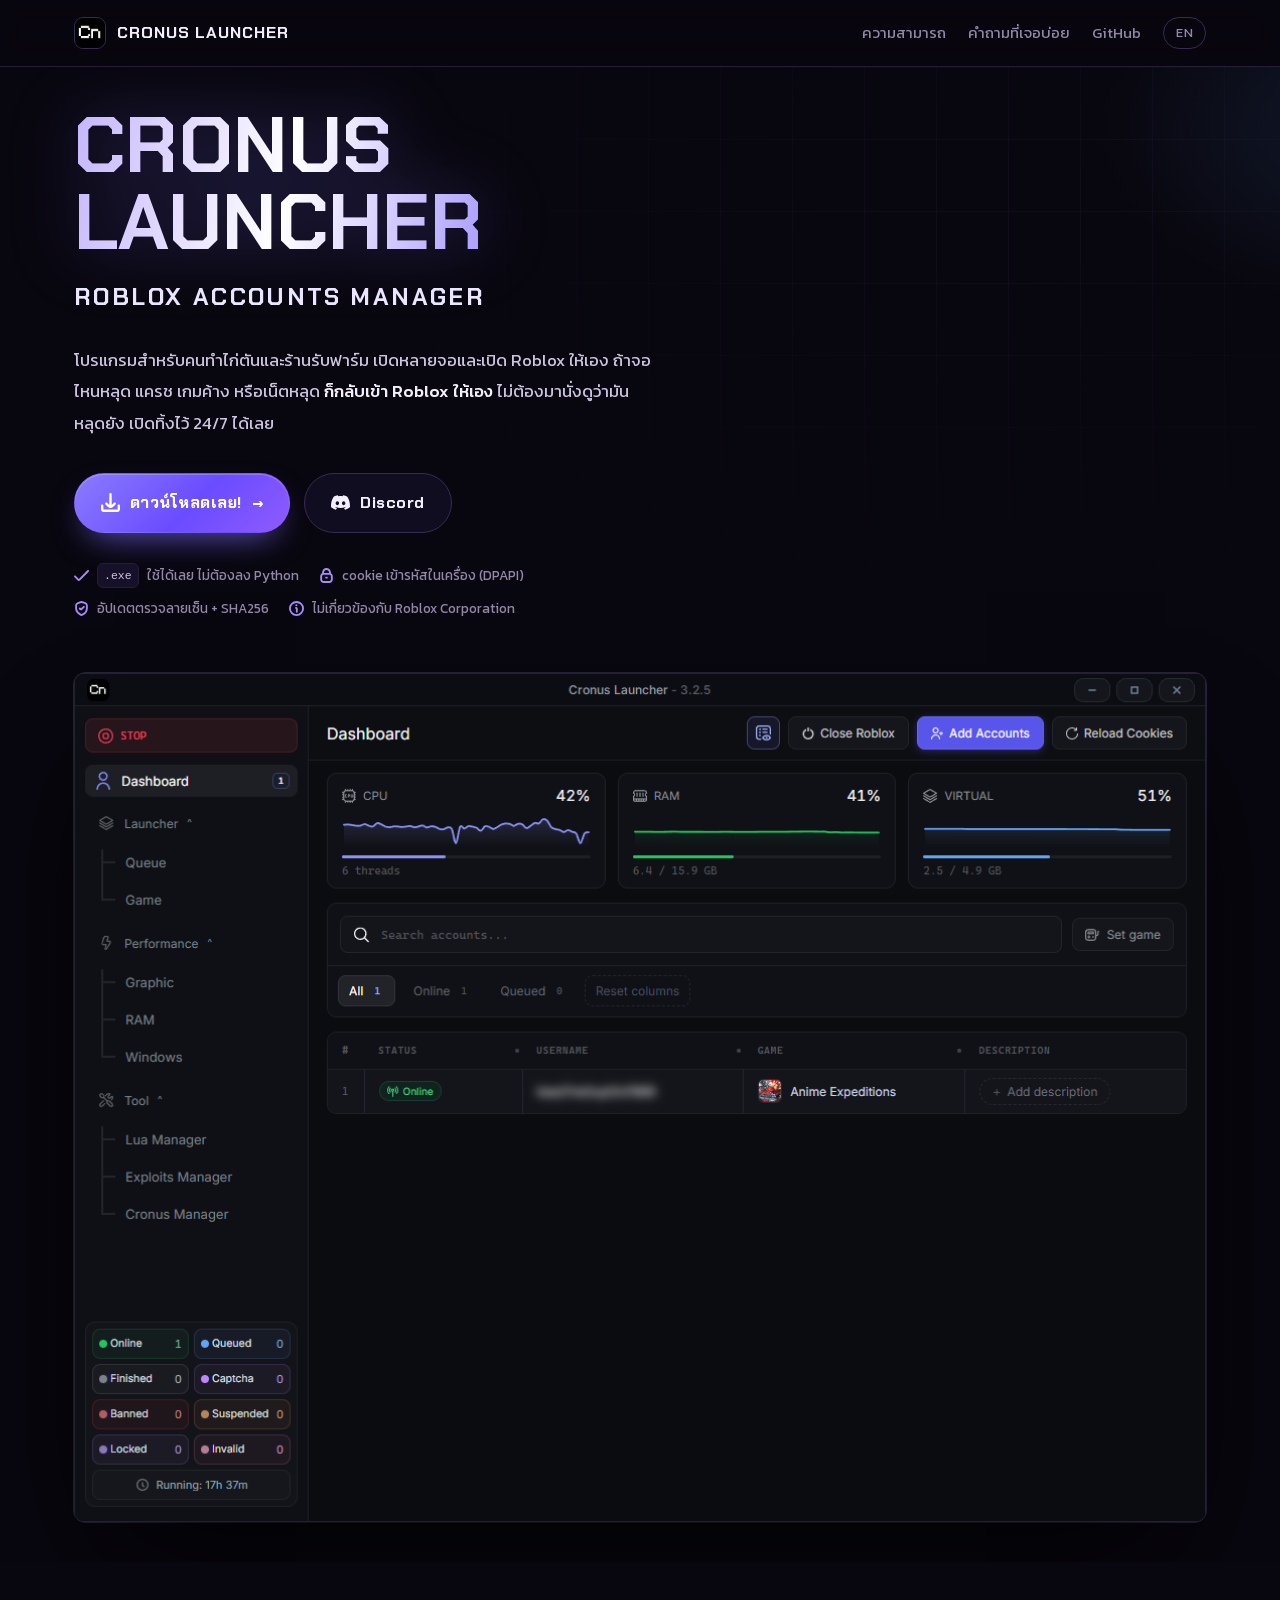
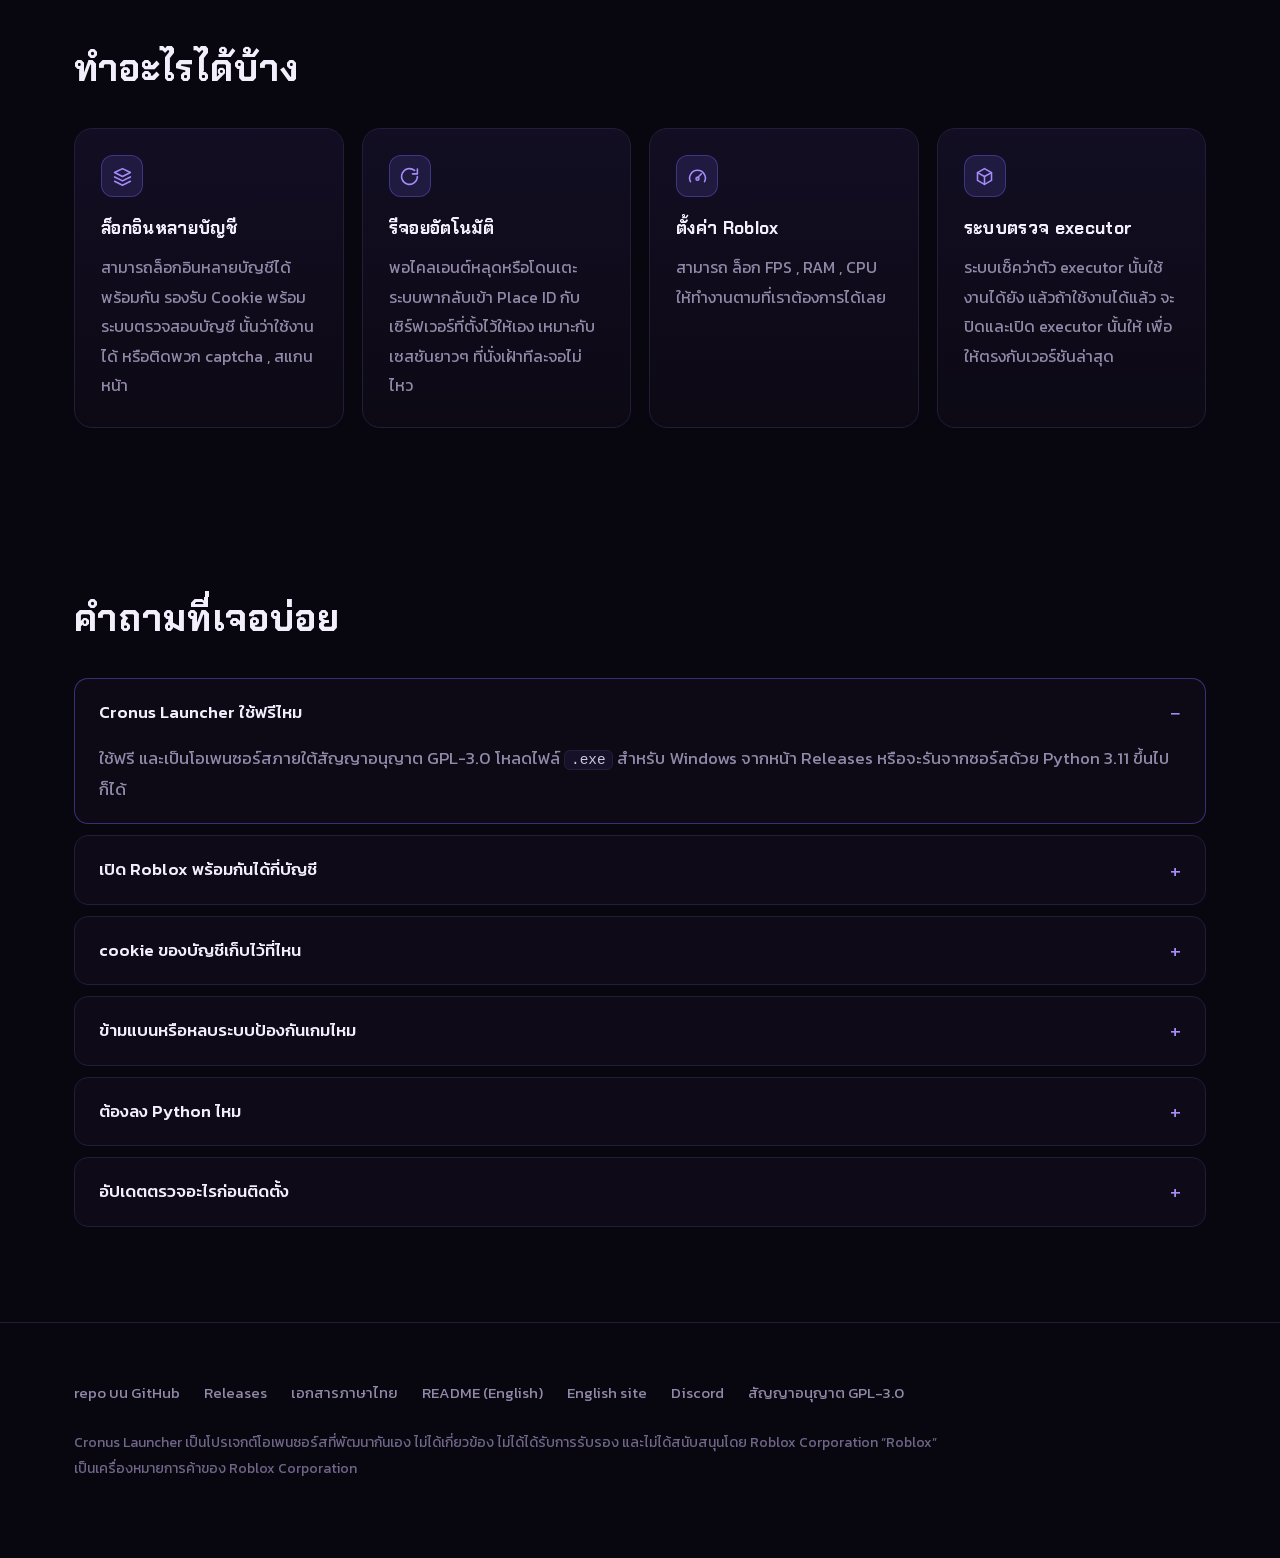
==== docs/index.html @ 879906ed "docs: remove backdrop rectangle and caption; top-align hero image with text" ====
<!DOCTYPE html>
<html lang="th" class="no-js">
<head>
<meta charset="utf-8" />
<meta name="viewport" content="width=device-width, initial-scale=1" />
<title>Cronus Launcher — ลอนเชอร์ Roblox หลายบัญชีโอเพนซอร์สสำหรับ Windows</title>
<meta name="description" content="Cronus Launcher ลอนเชอร์ Roblox หลายบัญชีแบบโอเพนซอร์ส ใช้ฟรีบน Windows 10/11 จัดคิวเปิดหลายบัญชีพร้อมกัน รีจอยอัตโนมัติเมื่อหลุด และล็อก FPS/RAM/CPU ได้จากแดชบอร์ดเดียว" />
<link rel="canonical" href="https://xspww.github.io/Khabarovsk/" />
<link rel="alternate" hreflang="th" href="https://xspww.github.io/Khabarovsk/" />
<link rel="alternate" hreflang="en" href="https://xspww.github.io/Khabarovsk/en/" />
<link rel="alternate" hreflang="x-default" href="https://xspww.github.io/Khabarovsk/" />
<meta name="robots" content="index, follow, max-image-preview:large" />
<meta name="theme-color" content="#08060e" />
<meta name="author" content="xspww" />
<meta name="keywords" content="Cronus Launcher, ลอนเชอร์ Roblox, Roblox หลายบัญชี, รีจอยอัตโนมัติ, จัดการบัญชี Roblox, โอเพนซอร์ส, Windows" />

<meta property="og:type" content="website" />
<meta property="og:site_name" content="Cronus Launcher" />
<meta property="og:locale" content="th_TH" />
<meta property="og:locale:alternate" content="en" />
<meta property="og:url" content="https://xspww.github.io/Khabarovsk/" />
<meta property="og:title" content="Cronus Launcher — ลอนเชอร์ Roblox หลายบัญชีโอเพนซอร์สสำหรับ Windows" />
<meta property="og:description" content="จัดคิวเปิด Roblox หลายบัญชีพร้อมกัน รีจอยอัตโนมัติเมื่อหลุด และคุม FPS/RAM/CPU จากแดชบอร์ดเดียว ใช้ฟรีภายใต้สัญญาอนุญาต GPL-3.0" />
<meta property="og:image" content="https://xspww.github.io/Khabarovsk/og.png" />
<meta property="og:image:width" content="1200" />
<meta property="og:image:height" content="630" />
<meta property="og:image:alt" content="Cronus Launcher ลอนเชอร์ Roblox หลายบัญชีสำหรับ Windows" />
<meta name="twitter:card" content="summary_large_image" />
<meta name="twitter:title" content="Cronus Launcher — ลอนเชอร์ Roblox หลายบัญชี" />
<meta name="twitter:description" content="เปิด Roblox หลายบัญชีจากแดชบอร์ดเดียว รีจอยอัตโนมัติ และล็อก FPS/RAM/CPU" />
<meta name="twitter:image" content="https://xspww.github.io/Khabarovsk/og.png" />

<link rel="icon" href="assets/cronus_icon.png" />
<link rel="apple-touch-icon" href="assets/cronus_icon.png" />
<link rel="preload" as="font" type="font/woff2" href="assets/fonts/ChakraPetch-Bold.woff2" crossorigin />
<link rel="preload" as="font" type="font/woff2" href="assets/fonts/Kanit-Regular.woff2" crossorigin />
<link rel="stylesheet" href="styles.css?v=6" />
<script>document.documentElement.classList.replace("no-js", "js");</script>
<script defer src="app.js"></script>

<script type="application/ld+json">
{
  "@context": "https://schema.org",
  "@graph": [
    {
      "@type": "SoftwareApplication",
      "@id": "https://xspww.github.io/Khabarovsk/#app",
      "name": "Cronus Launcher",
      "alternateName": "Cronus",
      "applicationCategory": "UtilitiesApplication",
      "applicationSubCategory": "Game launcher",
      "operatingSystem": "Windows 10, Windows 11 (64-bit)",
      "softwareVersion": "3.2.5",
      "downloadUrl": "https://github.com/xspww/Khabarovsk/releases/latest",
      "installUrl": "https://github.com/xspww/Khabarovsk/releases/latest",
      "codeRepository": "https://github.com/xspww/Khabarovsk",
      "license": "https://www.gnu.org/licenses/gpl-3.0.html",
      "isAccessibleForFree": true,
      "inLanguage": ["th", "en"],
      "description": "Cronus Launcher คือลอนเชอร์ Roblox หลายบัญชีแบบ local-first สำหรับ Windows ใช้แดชบอร์ดเดียวจัดคิว เปิดบัญชี รีจอยอัตโนมัติ และคุมประสิทธิภาพ โดย cookie ของบัญชีเข้ารหัสเก็บไว้ในเครื่อง",
      "featureList": [
        "ล็อกอิน Roblox หลายบัญชีพร้อมกัน",
        "รีจอยอัตโนมัติเมื่อหลุดหรือโดนเตะ",
        "ล็อก FPS, RAM และ CPU ให้ไคลเอนต์ Roblox",
        "ระบบเช็คว่า executor ใช้งานได้ แล้วปิด/เปิดใหม่ให้ตรงเวอร์ชันล่าสุด พร้อมติดตั้งและอัปเดตไคลเอนต์ Roblox",
        "cookie เข้ารหัสด้วย Windows DPAPI เก็บในเครื่องเท่านั้น"
      ],
      "offers": {
        "@type": "Offer",
        "price": "0",
        "priceCurrency": "USD"
      },
      "author": {
        "@type": "Organization",
        "name": "xspww",
        "url": "https://github.com/xspww"
      },
      "sameAs": [
        "https://github.com/xspww/Khabarovsk",
        "https://github.com/xspww/Khabarovsk/releases"
      ]
    },
    {
      "@type": "WebSite",
      "@id": "https://xspww.github.io/Khabarovsk/#website",
      "url": "https://xspww.github.io/Khabarovsk/",
      "name": "Cronus Launcher",
      "inLanguage": "th",
      "about": { "@id": "https://xspww.github.io/Khabarovsk/#app" }
    },
    {
      "@type": "FAQPage",
      "@id": "https://xspww.github.io/Khabarovsk/#faq",
      "mainEntity": [
        {
          "@type": "Question",
          "name": "Cronus Launcher ใช้ฟรีไหม",
          "acceptedAnswer": {
            "@type": "Answer",
            "text": "ใช้ฟรี และเป็นโอเพนซอร์สภายใต้สัญญาอนุญาต GPL-3.0 โหลดไฟล์ .exe สำหรับ Windows จากหน้า Releases หรือรันจากซอร์สด้วย Python 3.11 ขึ้นไปก็ได้"
          }
        },
        {
          "@type": "Question",
          "name": "เปิด Roblox พร้อมกันได้กี่บัญชี",
          "acceptedAnswer": {
            "@type": "Answer",
            "text": "ตัวลอนเชอร์ไม่ได้ล็อกจำนวนไว้ ตกลงอยู่ที่สเปกเครื่องของคุณ หน้าต่างเพิ่มบัญชีแบบ Multi รับได้ถึง 50 บรรทัดต่อครั้ง แล้วจัดคิวเปิดพร้อมกันจากแดชบอร์ดได้"
          }
        },
        {
          "@type": "Question",
          "name": "cookie ของบัญชีเก็บไว้ที่ไหน",
          "acceptedAnswer": {
            "@type": "Answer",
            "text": "เก็บในเครื่องของคุณเอง เข้ารหัสด้วย Windows DPAPI ที่ %LOCALAPPDATA%\\Cronus Launcher\\data ไม่ส่งออกไปเซิร์ฟเวอร์ภายนอก และไม่ถูกคอมมิตลง repo"
          }
        },
        {
          "@type": "Question",
          "name": "โปรแกรมนี้ข้ามแบนหรือหลบระบบป้องกันเกมไหม",
          "acceptedAnswer": {
            "@type": "Answer",
            "text": "ไม่ ตัวโปรแกรมแค่เปิดและจัดการบัญชีที่คุณมีอยู่แล้ว ไม่ได้ข้ามแบน ไม่ได้หลบระบบตรวจสอบหรือระบบป้องกันใดๆ"
          }
        },
        {
          "@type": "Question",
          "name": "ต้องลง Python ไหม",
          "acceptedAnswer": {
            "@type": "Answer",
            "text": "ไม่ต้องสำหรับไฟล์ release เพราะ .exe ใช้ได้เลย ขอแค่ Windows 10/11 64-bit กับ Roblox Player ส่วนการรันจากซอร์สต้องใช้ Python 3.11 ขึ้นไป"
          }
        },
        {
          "@type": "Question",
          "name": "อัปเดตตรวจอะไรก่อนติดตั้ง",
          "acceptedAnswer": {
            "@type": "Answer",
            "text": "ไฟล์ release เซ็นด้วยคีย์ของโปรเจกต์ ตัวอัปเดตในแอปจะตรวจลายเซ็นกับค่า SHA256 ก่อนติดตั้ง และไม่แตะโฟลเดอร์ข้อมูลของคุณเลย"
          }
        }
      ]
    }
  ]
}
</script>
</head>
<body>
<a class="skip" href="#main">ข้ามไปเนื้อหา</a>

<header class="topbar">
  <div class="wrap">
    <a class="brand" href="./">
      <img src="assets/cronus_icon.png" alt="โลโก้ Cronus Launcher" width="32" height="32" />
      Cronus Launcher
    </a>
    <nav class="topnav" aria-label="เมนูหลัก">
      <a class="nav-link" href="#features">ความสามารถ</a>
      <a class="nav-link" href="#faq">คำถามที่เจอบ่อย</a>
      <a class="gh" href="https://github.com/xspww/Khabarovsk">GitHub</a>
      <a class="lang" href="en/" hreflang="en" lang="en">EN</a>
    </nav>
  </div>
</header>

<main id="main">
  <div class="hero">
    <div class="wrap">
      <div class="hero-copy">
        <h1 class="title">Cronus Launcher</h1>
        <p class="subtitle">Roblox Accounts Manager</p>
        <p class="lead">โปรแกรมสำหรับคนทำไก่ตันและร้านรับฟาร์ม เปิดหลายจอและเปิด Roblox ให้เอง ถ้าจอไหนหลุด แครช เกมค้าง หรือเน็ตหลุด <strong>ก็กลับเข้า Roblox ให้เอง</strong> ไม่ต้องมานั่งดูว่ามันหลุดยัง เปิดทิ้งไว้ 24/7 ได้เลย</p>

        <p class="cta">
          <a class="btn btn-primary" href="https://github.com/xspww/Khabarovsk/releases/latest">
            <svg viewBox="0 0 512 512" fill="currentColor" aria-hidden="true"><path d="M188.821,377.6c37.49,37.491,98.274,37.491,135.765,0.001c0,0,0.001-0.001,0.001-0.001l68.523-68.523 c12.712-12.278,13.064-32.536,0.786-45.248c-12.278-12.712-32.536-13.064-45.248-0.786c-0.267,0.257-0.529,0.52-0.786,0.786 l-59.371,59.349L288,32c0-17.673-14.327-32-32-32l0,0c-17.673,0-32,14.327-32,32l0.448,290.709l-58.901-58.901 c-12.712-12.278-32.97-11.926-45.248,0.786c-11.977,12.401-11.977,32.061,0,44.462L188.821,377.6z"/> <path d="M480,309.333c-17.673,0-32,14.327-32,32v97.941c-0.012,4.814-3.911,8.714-8.725,8.725H72.725 c-4.814-0.012-8.714-3.911-8.725-8.725v-97.941c0-17.673-14.327-32-32-32s-32,14.327-32,32v97.941 C0.047,479.42,32.58,511.953,72.725,512h366.549c40.146-0.047,72.678-32.58,72.725-72.725v-97.941 C512,323.66,497.673,309.333,480,309.333z"/></svg>
            ดาวน์โหลดเลย!
            <span class="arrow" aria-hidden="true">→</span>
          </a>
          <a class="btn" href="https://discord.gg/zUpFZxy4Jc">
            <svg viewBox="0 0 24 24" fill="currentColor" aria-hidden="true"><path d="M20.317,4.37c-1.53-0.702-3.17-1.219-4.885-1.515c-0.031-0.006-0.062,0.009-0.079,0.037 c-0.211,0.375-0.445,0.865-0.608,1.249c-1.845-0.276-3.68-0.276-5.487,0C9.095,3.748,8.852,3.267,8.641,2.892 C8.624,2.864,8.593,2.85,8.562,2.855C6.848,3.15,5.208,3.667,3.677,4.37C3.664,4.375,3.652,4.385,3.645,4.397 c-3.111,4.648-3.964,9.182-3.546,13.66c0.002,0.022,0.014,0.043,0.031,0.056c2.053,1.508,4.041,2.423,5.993,3.029 c0.031,0.01,0.064-0.002,0.084-0.028c0.462-0.63,0.873-1.295,1.226-1.994c0.021-0.041,0.001-0.09-0.042-0.106 c-0.653-0.248-1.274-0.55-1.872-0.892c-0.047-0.028-0.051-0.095-0.008-0.128c0.126-0.094,0.252-0.192,0.372-0.291 c0.022-0.018,0.052-0.022,0.078-0.01c3.928,1.793,8.18,1.793,12.061,0c0.026-0.012,0.056-0.009,0.079,0.01 c0.12,0.099,0.246,0.198,0.373,0.292c0.044,0.032,0.041,0.1-0.007,0.128c-0.598,0.349-1.219,0.645-1.873,0.891 c-0.043,0.016-0.061,0.066-0.041,0.107c0.36,0.698,0.772,1.363,1.225,1.993c0.019,0.027,0.053,0.038,0.084,0.029 c1.961-0.607,3.95-1.522,6.002-3.029c0.018-0.013,0.029-0.033,0.031-0.055c0.5-5.177-0.838-9.674-3.548-13.66 C20.342,4.385,20.33,4.375,20.317,4.37z M8.02,15.331c-1.183,0-2.157-1.086-2.157-2.419s0.955-2.419,2.157-2.419 c1.211,0,2.176,1.095,2.157,2.419C10.177,14.246,9.221,15.331,8.02,15.331z M15.995,15.331c-1.182,0-2.157-1.086-2.157-2.419 s0.955-2.419,2.157-2.419c1.211,0,2.176,1.095,2.157,2.419C18.152,14.246,17.206,15.331,15.995,15.331z"/></svg>
            Discord
          </a>
        </p>

        <ul class="trust">
          <li><svg viewBox="0 0 507.506 507.506" fill="currentColor" aria-hidden="true"><path d="M163.865,436.934c-14.406,0.006-28.222-5.72-38.4-15.915L9.369,304.966c-12.492-12.496-12.492-32.752,0-45.248l0,0 c12.496-12.492,32.752-12.492,45.248,0l109.248,109.248L452.889,79.942c12.496-12.492,32.752-12.492,45.248,0l0,0 c12.492,12.496,12.492,32.752,0,45.248L202.265,421.019C192.087,431.214,178.271,436.94,163.865,436.934z"/></svg><code>.exe</code> ใช้ได้เลย ไม่ต้องลง Python</li>
          <li><svg viewBox="0 0 508.779 508.779" fill="currentColor" aria-hidden="true"><path d="M403.723,180.395v-31.061C403.723,66.859,336.864,0,254.389,0S105.056,66.859,105.056,149.333v31.061 c-39.236,20.023-63.952,60.334-64,104.384v106.667c0.071,64.772,52.561,117.263,117.333,117.333h192 c64.772-0.071,117.263-52.561,117.333-117.333V284.779C467.675,240.729,442.959,200.417,403.723,180.395z M254.389,64 c47.128,0,85.333,38.205,85.333,85.333v18.112H169.056v-18.112C169.056,102.205,207.261,64,254.389,64z M403.723,391.445 c0,29.455-23.878,53.333-53.333,53.333h-192c-29.455,0-53.333-23.878-53.333-53.333V284.779c0-29.455,23.878-53.333,53.333-53.333 h192c29.455,0,53.333,23.878,53.333,53.333V391.445z"/> <path d="M243.723,295.445h21.333c17.673,0,32,14.327,32,32l0,0c0,17.673-14.327,32-32,32h-21.333c-17.673,0-32-14.327-32-32l0,0 C211.723,309.772,226.05,295.445,243.723,295.445z"/></svg>cookie เข้ารหัสในเครื่อง (DPAPI)</li>
          <li><svg viewBox="0 0 24 24" fill="currentColor" aria-hidden="true"><path d="M11.16,11.693l-.717-.746a1.5,1.5,0,0,0-2.12-.042h0a1.5,1.5,0,0,0-.042,2.121l1.159,1.206a2.363,2.363,0,0,0,1.674.74h.037a2.368,2.368,0,0,0,1.662-.688l3.961-3.962a1.5,1.5,0,0,0,0-2.121h0a1.5,1.5,0,0,0-2.122,0Z"/><path d="M12,24a1.5,1.5,0,0,1-.609-.129C11,23.7,1.909,19.569,1.909,12V7.247A5.492,5.492,0,0,1,5.67,2.029L11.525.077a1.513,1.513,0,0,1,.95,0L18.33,2.029a5.493,5.493,0,0,1,3.761,5.218V12c0,8.618-9.224,11.792-9.616,11.923A1.49,1.49,0,0,1,12,24ZM12,3.081,6.619,4.875a2.5,2.5,0,0,0-1.71,2.372V12c0,4.735,5.421,7.952,7.168,8.865,1.757-.733,7.014-3.383,7.014-8.865V7.247a2.5,2.5,0,0,0-1.71-2.372Z"/></svg>อัปเดตตรวจลายเซ็น + SHA256</li>
          <li><svg viewBox="0 0 24 24" fill="currentColor" aria-hidden="true"><path d="M12,0A12,12,0,1,0,24,12,12.013,12.013,0,0,0,12,0Zm0,21a9,9,0,1,1,9-9A9.011,9.011,0,0,1,12,21Z"/><path d="M11.545,9.545h-.3A1.577,1.577,0,0,0,9.64,10.938,1.5,1.5,0,0,0,11,12.532v4.65a1.5,1.5,0,0,0,3,0V12A2.455,2.455,0,0,0,11.545,9.545Z"/><path d="M11.83,8.466A1.716,1.716,0,1,0,10.114,6.75,1.715,1.715,0,0,0,11.83,8.466Z"/></svg>ไม่เกี่ยวข้องกับ Roblox Corporation</li>
        </ul>
      </div>

      <figure class="stage reveal">
        <span class="stage-glow" aria-hidden="true"></span>

        <img
          class="shot"
          src="assets/dashboard.png"
          width="1124"
          height="843"
          alt="แดชบอร์ด Cronus Launcher แสดงการ์ด CPU RAM และ VIRTUAL ตารางบัญชีที่กำลังออนไลน์ และบอร์ดสถานะด้านซ้ายล่าง"
        />
      </figure>
    </div>
  </div>

  <section id="features" aria-labelledby="features-h">
    <div class="wrap">
      <div class="section-head reveal">
        <h2 id="features-h">ทำอะไรได้บ้าง</h2>
      </div>
      <div class="grid">
        <article class="card reveal">
          <span class="icon" aria-hidden="true"><svg viewBox="0 0 24 24" fill="none" stroke="currentColor" stroke-width="1.8" stroke-linecap="round" stroke-linejoin="round"><path d="M12 3 3 7.5 12 12l9-4.5L12 3Z" /><path d="M3 12.5 12 17l9-4.5" /><path d="M3 17.5 12 22l9-4.5" /></svg></span>
          <h3>ล็อกอินหลายบัญชี</h3>
          <p>สามารถล็อกอินหลายบัญชีได้พร้อมกัน รองรับ Cookie พร้อมระบบตรวจสอบบัญชี นั้นว่าใช้งานได้ หรือติดพวก captcha , สแกนหน้า</p>
        </article>
        <article class="card reveal">
          <span class="icon" aria-hidden="true"><svg viewBox="0 0 24 24" fill="none" stroke="currentColor" stroke-width="1.8" stroke-linecap="round" stroke-linejoin="round"><path d="M21 12a9 9 0 1 1-3.2-6.9" /><polyline points="21 3.5 21 9 15.5 9" /></svg></span>
          <h3>รีจอยอัตโนมัติ</h3>
          <p>พอไคลเอนต์หลุดหรือโดนเตะ ระบบพากลับเข้า Place ID กับเซิร์ฟเวอร์ที่ตั้งไว้ให้เอง เหมาะกับเซสชันยาวๆ ที่นั่งเฝ้าทีละจอไม่ไหว</p>
        </article>
        <article class="card reveal">
          <span class="icon" aria-hidden="true"><svg viewBox="0 0 24 24" fill="none" stroke="currentColor" stroke-width="1.8" stroke-linecap="round" stroke-linejoin="round"><path d="M4 18a9 9 0 1 1 16 0" /><path d="m12 13.5 4.6-4.6" /><circle cx="12" cy="14.6" r="1.7" /></svg></span>
          <h3>ตั้งค่า Roblox</h3>
          <p>สามารถ ล็อก FPS , RAM , CPU ให้ทำงานตามที่เราต้องการได้เลย</p>
        </article>
        <article class="card reveal">
          <span class="icon" aria-hidden="true"><svg viewBox="0 0 24 24" fill="none" stroke="currentColor" stroke-width="1.8" stroke-linecap="round" stroke-linejoin="round"><path d="M12 3l8 4.5v9L12 21l-8-4.5v-9L12 3Z" /><path d="M4 7.5l8 4.5 8-4.5" /><path d="M12 12v9" /></svg></span>
          <h3>ระบบตรวจ executor</h3>
          <p>ระบบเช็คว่าตัว executor นั้นใช้งานได้ยัง แล้วถ้าใช้งานได้แล้ว จะปิดและเปิด executor นั้นให้ เพื่อให้ตรงกับเวอร์ชันล่าสุด</p>
        </article>
      </div>
    </div>
  </section>

  <section id="faq" aria-labelledby="faq-h">
    <div class="wrap">
      <div class="section-head reveal">
        <h2 id="faq-h">คำถามที่เจอบ่อย</h2>
      </div>
      <details class="reveal" open>
        <summary>Cronus Launcher ใช้ฟรีไหม</summary>
        <p>ใช้ฟรี และเป็นโอเพนซอร์สภายใต้สัญญาอนุญาต GPL-3.0 โหลดไฟล์ <code>.exe</code> สำหรับ Windows จากหน้า Releases หรือจะรันจากซอร์สด้วย Python 3.11 ขึ้นไปก็ได้</p>
      </details>
      <details class="reveal">
        <summary>เปิด Roblox พร้อมกันได้กี่บัญชี</summary>
        <p>ตัวลอนเชอร์ไม่ได้ล็อกจำนวนไว้ ตกลงอยู่ที่สเปกเครื่องคุณ หน้าต่างเพิ่มบัญชีแบบ Multi รับได้ถึง 50 บรรทัดต่อครั้ง แล้วจัดคิวเปิดพร้อมกันจากแดชบอร์ดได้</p>
      </details>
      <details class="reveal">
        <summary>cookie ของบัญชีเก็บไว้ที่ไหน</summary>
        <p>เก็บในเครื่องคุณเอง เข้ารหัสด้วย Windows DPAPI ที่ <code>%LOCALAPPDATA%\Cronus Launcher\data</code> ไม่ส่งออกไปเซิร์ฟเวอร์ภายนอก และไม่ถูกคอมมิตลง repo</p>
      </details>
      <details class="reveal">
        <summary>ข้ามแบนหรือหลบระบบป้องกันเกมไหม</summary>
        <p>ไม่ ตัวโปรแกรมแค่เปิดและจัดการบัญชีที่คุณมีอยู่แล้ว ไม่ได้ข้ามแบน ไม่ได้หลบระบบตรวจสอบหรือระบบป้องกันใดๆ</p>
      </details>
      <details class="reveal">
        <summary>ต้องลง Python ไหม</summary>
        <p>ไม่ต้องสำหรับไฟล์ release เพราะ <code>.exe</code> ใช้ได้เลย ขอแค่ Windows 10/11 64-bit กับ Roblox Player ส่วนการรันจากซอร์สต้องใช้ Python 3.11 ขึ้นไป</p>
      </details>
      <details class="reveal">
        <summary>อัปเดตตรวจอะไรก่อนติดตั้ง</summary>
        <p>ไฟล์ release เซ็นด้วยคีย์ของโปรเจกต์ ตัวอัปเดตในแอปจะตรวจลายเซ็นกับค่า SHA256 ก่อนติดตั้ง และไม่แตะโฟลเดอร์ข้อมูลของคุณเลย</p>
      </details>
    </div>
  </section>
</main>

<footer>
  <div class="wrap">
    <nav class="footlinks" aria-label="ลิงก์ท้ายหน้า">
      <a href="https://github.com/xspww/Khabarovsk">repo บน GitHub</a>
      <a href="https://github.com/xspww/Khabarovsk/releases/latest">Releases</a>
      <a href="https://github.com/xspww/Khabarovsk/blob/main/README.th.md" hreflang="th" lang="th">เอกสารภาษาไทย</a>
      <a href="https://github.com/xspww/Khabarovsk/blob/main/README.md" hreflang="en" lang="en">README (English)</a>
      <a href="en/" hreflang="en" lang="en">English site</a>
      <a href="https://discord.gg/zUpFZxy4Jc">Discord</a>
      <a href="https://github.com/xspww/Khabarovsk/blob/main/LICENSE">สัญญาอนุญาต GPL-3.0</a>
    </nav>
    <p class="disclaimer">Cronus Launcher เป็นโปรเจกต์โอเพนซอร์สที่พัฒนากันเอง ไม่ได้เกี่ยวข้อง ไม่ได้ได้รับการรับรอง และไม่ได้สนับสนุนโดย Roblox Corporation “Roblox” เป็นเครื่องหมายการค้าของ Roblox Corporation</p>
  </div>
</footer>
</body>
</html>
---- docs/styles.css ----
/* Cronus Launcher — landing page
   Palette follows the launcher itself: near-black violet base, indigo primary
   (the "Add Accounts" button), status colours for online/queued/captcha. */

@font-face {
  font-family: "Chakra Petch";
  src: url("assets/fonts/ChakraPetch-Bold.woff2") format("woff2");
  font-weight: 700;
  font-style: normal;
  font-display: swap;
}

@font-face {
  font-family: "Chakra Petch";
  src: url("assets/fonts/ChakraPetch-Medium.woff2") format("woff2");
  font-weight: 500;
  font-style: normal;
  font-display: swap;
}

@font-face {
  font-family: Kanit;
  src: url("assets/fonts/Kanit-Regular.woff2") format("woff2");
  font-weight: 400;
  font-style: normal;
  font-display: swap;
}

@font-face {
  font-family: Kanit;
  src: url("assets/fonts/Kanit-Medium.woff2") format("woff2");
  font-weight: 500;
  font-style: normal;
  font-display: swap;
}

:root {
  --bg: #08060e;
  --bg-2: #0b0813;
  --panel: #100c1a;
  --panel-2: #161029;
  --line: #241d38;
  --line-2: #352c53;
  --text: #f2eefb;
  --text-2: #cdc4e0;
  --muted: #9288a8;
  --violet: #7c6cff;
  --violet-2: #a78bfa;
  --blue: #58a6ff;
  --green: #3fb950;
  --amber: #d29922;
  --red: #e5484d;
  --radius: 18px;
  --radius-sm: 11px;
  --max: 1180px;
  --mono: "Cascadia Mono", Consolas, "SFMono-Regular", Menlo, monospace;
  --display: "Chakra Petch", "Kanit", system-ui, sans-serif;
  --body: "Kanit", system-ui, -apple-system, "Segoe UI", "Leelawadee UI", sans-serif;
}

* {
  box-sizing: border-box;
}

html {
  scroll-behavior: smooth;
  scroll-padding-top: 92px;
}

body {
  margin: 0;
  background: var(--bg);
  color: var(--text);
  font: 400 17px/1.85 var(--body);
  -webkit-font-smoothing: antialiased;
}

img {
  max-width: 100%;
  height: auto;
}

a {
  color: var(--violet-2);
  text-decoration: none;
  transition: color 0.15s ease;
}

a:hover {
  color: var(--text);
}

:focus-visible {
  outline: 2px solid var(--violet-2);
  outline-offset: 3px;
}

code {
  font-family: var(--mono);
  font-size: 0.85em;
  overflow-wrap: anywhere;
  background: var(--panel-2);
  border: 1px solid var(--line);
  border-radius: 6px;
  padding: 1px 6px;
  color: var(--text-2);
}

.wrap {
  width: 100%;
  max-width: var(--max);
  margin: 0 auto;
  padding: 0 24px;
}

.skip {
  position: absolute;
  left: -9999px;
}

.skip:focus {
  left: 16px;
  top: 16px;
  z-index: 30;
  background: var(--panel-2);
  padding: 10px 16px;
  border-radius: var(--radius-sm);
  border: 1px solid var(--line-2);
}

/* ---------- top bar ---------- */

.topbar {
  position: sticky;
  top: 0;
  z-index: 10;
  border-bottom: 1px solid var(--line);
  background: rgba(8, 6, 14, 0.78);
  backdrop-filter: blur(14px) saturate(150%);
}

.topbar .wrap {
  display: flex;
  align-items: center;
  gap: 16px;
  min-height: 66px;
}

.brand {
  display: flex;
  align-items: center;
  gap: 11px;
  white-space: nowrap;
  color: var(--text);
  font-family: var(--display);
  font-weight: 700;
  font-size: 1.02rem;
  letter-spacing: 0.06em;
  text-transform: uppercase;
}

.brand img {
  width: 32px;
  height: 32px;
  border-radius: 9px;
  border: 1px solid var(--line-2);
  background: #000;
}

.topnav {
  margin-left: auto;
  display: flex;
  align-items: center;
  gap: 22px;
  font-size: 15px;
}

.topnav a {
  color: var(--muted);
}

.topnav a:hover {
  color: var(--text);
}

.lang {
  border: 1px solid var(--line-2);
  border-radius: 999px;
  padding: 3px 12px;
  font-family: var(--body);
  font-size: 13px;
  letter-spacing: 0.02em;
}

/* ---------- buttons ---------- */

.btn {
  display: inline-flex;
  align-items: center;
  gap: 10px;
  border: 1px solid var(--line-2);
  border-radius: 999px;
  background: rgba(22, 16, 41, 0.7);
  padding: 14px 26px;
  font-family: var(--display);
  font-weight: 700;
  font-size: 1rem;
  letter-spacing: 0.03em;
  color: var(--text);
  transition: transform 0.16s ease, box-shadow 0.16s ease, border-color 0.16s ease, background 0.16s ease;
}

.btn:hover {
  transform: translateY(-2px);
  border-color: var(--violet);
  color: var(--text);
}

.btn svg {
  width: 19px;
  height: 19px;
  flex: none;
}

.btn-primary {
  border-color: transparent;
  background: linear-gradient(135deg, #8b7bff, #6a4cff 55%, #8f5bff);
  color: #fff;
  box-shadow: 0 14px 34px -14px rgba(124, 108, 255, 0.85), inset 0 1px 0 rgba(255, 255, 255, 0.22);
}

.btn-primary:hover {
  background: linear-gradient(135deg, #9a8cff, #755cff 55%, #9d6cff);
  box-shadow: 0 18px 40px -14px rgba(124, 108, 255, 1), inset 0 1px 0 rgba(255, 255, 255, 0.28);
}

.btn .arrow {
  transition: transform 0.16s ease;
}

.btn:hover .arrow {
  transform: translateX(3px);
}

/* ---------- hero ---------- */

.hero {
  position: relative;
  overflow: hidden;
  padding: 40px 0 40px;
}

.hero::before {
  content: "";
  position: absolute;
  inset: -30% -20% auto -20%;
  height: 820px;
  background:
    radial-gradient(620px 340px at 72% 18%, rgba(124, 108, 255, 0.3), transparent 70%),
    radial-gradient(560px 300px at 12% 6%, rgba(167, 139, 250, 0.16), transparent 70%),
    radial-gradient(420px 260px at 92% 62%, rgba(88, 166, 255, 0.12), transparent 72%);
  pointer-events: none;
}

.hero::after {
  content: "";
  position: absolute;
  inset: 0;
  background-image:
    linear-gradient(to right, rgba(167, 139, 250, 0.05) 1px, transparent 1px),
    linear-gradient(to bottom, rgba(167, 139, 250, 0.05) 1px, transparent 1px);
  background-size: 72px 72px;
  mask-image: radial-gradient(900px 520px at 78% 10%, #000 10%, transparent 72%);
  -webkit-mask-image: radial-gradient(900px 520px at 78% 10%, #000 10%, transparent 72%);
  pointer-events: none;
}

.hero > .wrap {
  position: relative;
  display: grid;
  gap: 52px;
  align-items: start;
}

.hero-copy {
  max-width: 34em;
}

.title {
  margin: 0 0 14px;
  font-family: var(--display);
  font-weight: 700;
  font-size: clamp(2.7rem, 6.6vw, 4.9rem);
  line-height: 0.98;
  letter-spacing: 0.005em;
  text-transform: uppercase;
  background: linear-gradient(103deg, #c4b5fd 0%, #ffffff 38%, #9d8cff 78%, #b7a6ff 100%);
  -webkit-background-clip: text;
  background-clip: text;
  color: transparent;
  filter: drop-shadow(0 0 34px rgba(124, 108, 255, 0.4));
}

.subtitle {
  margin: 0 0 26px;
  font-family: var(--display);
  font-weight: 700;
  font-size: clamp(1.02rem, 2.1vw, 1.5rem);
  letter-spacing: 0.1em;
  text-transform: uppercase;
  color: #ede8ff;
}

.lead {
  margin: 0 0 34px;
  font-size: 1.06rem;
  color: var(--text-2);
}

.lead strong {
  color: var(--text);
  font-weight: 500;
}

.cta {
  display: flex;
  flex-wrap: wrap;
  gap: 14px;
  margin: 0 0 30px;
}

.trust {
  display: flex;
  flex-wrap: wrap;
  gap: 8px 20px;
  margin: 0;
  padding: 0;
  list-style: none;
  font-family: var(--body);
  font-size: 13.5px;
  color: var(--muted);
}

.trust li {
  display: inline-flex;
  align-items: center;
  gap: 8px;
}

.trust svg {
  width: 15px;
  height: 15px;
  flex: none;
  color: var(--violet-2);
}

/* ---------- hero screenshot ---------- */

.stage {
  position: relative;
  margin: 0;
}

.stage-glow {
  position: absolute;
  inset: 8% -6% 4% 4%;
  background: radial-gradient(closest-side, rgba(124, 108, 255, 0.42), transparent 78%);
  filter: blur(38px);
  pointer-events: none;
}

.shot {
  position: relative;
  z-index: 2;
  display: block;
  width: 100%;
  height: auto;
  border-radius: 12px;
  background: #0c0d13;
  box-shadow:
    0 60px 120px -40px rgba(0, 0, 0, 0.95),
    0 0 0 1px rgba(167, 139, 250, 0.2);
  animation: app-float 9s ease-in-out infinite;
}

@keyframes app-float {
  0%, 100% { transform: translateY(0); }
  50% { transform: translateY(-7px); }
}

.shot-back {
  position: absolute;
  z-index: 1;
  inset: 9% -6% -6% 8%;
  border-radius: 14px;
  border: 1px solid var(--line);
  background: linear-gradient(180deg, #120e1e, #0c0916);
  opacity: 0.68;
  box-shadow: 0 40px 90px -40px rgba(0, 0, 0, 0.9);
}

.shot-caption {
  position: relative;
  z-index: 3;
  margin: 18px 0 0;
  font-size: 13.5px;
  color: var(--muted);
  text-align: right;
}

/* ---------- sections ---------- */

section {
  padding: 84px 0;
  border-bottom: 1px solid var(--line);
}

#features {
  border-bottom: none;
}

#faq {
  background: none;
}

section:nth-of-type(even) {
  background: linear-gradient(180deg, rgba(16, 12, 26, 0.55), rgba(8, 6, 14, 0));
}

.section-head {
  max-width: 44em;
  margin-bottom: 38px;
}

h2 {
  margin: 0 0 12px;
  font-family: var(--display);
  font-weight: 700;
  font-size: clamp(1.5rem, 3.4vw, 2.3rem);
  letter-spacing: 0.03em;
  text-transform: uppercase;
  line-height: 1.2;
}

.section-head p {
  margin: 0;
  color: var(--muted);
}

.grid {
  display: grid;
  gap: 18px;
  grid-template-columns: repeat(4, minmax(0, 1fr));
}

.card {
  border: 1px solid var(--line);
  border-radius: var(--radius);
  background: linear-gradient(180deg, rgba(22, 16, 41, 0.75), rgba(16, 12, 26, 0.55));
  padding: 26px;
  transition: border-color 0.18s ease, transform 0.18s ease, box-shadow 0.18s ease;
}

.card:hover {
  border-color: var(--line-2);
  transform: translateY(-3px);
  box-shadow: 0 24px 50px -30px rgba(124, 108, 255, 0.55);
}

.card h3 {
  margin: 16px 0 8px;
  font-family: var(--display);
  font-size: 1.08rem;
  font-weight: 700;
  letter-spacing: 0.02em;
}

.card p {
  margin: 0;
  font-size: 1rem;
  color: var(--muted);
}

.icon {
  display: grid;
  place-items: center;
  width: 42px;
  height: 42px;
  border-radius: 12px;
  border: 1px solid rgba(124, 108, 255, 0.35);
  background: rgba(124, 108, 255, 0.14);
  color: var(--violet-2);
}

.icon svg {
  width: 21px;
  height: 21px;
}

/* ---------- steps, code, tables ---------- */

.steps {
  display: grid;
  gap: 14px;
  margin: 0 0 28px;
  padding: 0;
  list-style: none;
  counter-reset: step;
}

.steps li {
  counter-increment: step;
  position: relative;
  min-height: 34px;
  padding-left: 50px;
  color: var(--text-2);
}

.steps li::before {
  content: counter(step);
  position: absolute;
  left: 0;
  top: 0;
  display: grid;
  place-items: center;
  width: 34px;
  height: 34px;
  border-radius: 10px;
  border: 1px solid rgba(124, 108, 255, 0.4);
  background: rgba(124, 108, 255, 0.14);
  color: #d9d2ff;
  font-family: var(--display);
  font-weight: 700;
}

pre {
  margin: 0 0 26px;
  border: 1px solid var(--line);
  border-radius: var(--radius);
  background: #0b0813;
  padding: 20px 22px;
  overflow-x: auto;
  font-family: var(--mono);
  font-size: 0.86rem;
  line-height: 1.7;
  color: var(--text-2);
}

pre code {
  background: none;
  border: 0;
  padding: 0;
  color: inherit;
  font-size: inherit;
}

h3.sub {
  margin: 0 0 14px;
  font-family: var(--display);
  font-size: 1.1rem;
  letter-spacing: 0.03em;
}

table {
  width: 100%;
  margin: 0 0 20px;
  border-collapse: collapse;
  font-size: 1rem;
}

th,
td {
  text-align: left;
  padding: 14px;
  border-bottom: 1px solid var(--line);
  vertical-align: top;
}

th {
  width: 30%;
  font-weight: 500;
  color: var(--text);
}

td {
  color: var(--muted);
}

.note {
  margin: 0 0 22px;
  border-left: 2px solid var(--violet);
  padding: 2px 0 2px 16px;
  color: var(--muted);
  font-size: 1rem;
}

/* ---------- faq ---------- */

details {
  margin-bottom: 11px;
  border: 1px solid var(--line);
  border-radius: 14px;
  background: rgba(16, 12, 26, 0.8);
  padding: 18px 24px;
  transition: border-color 0.18s ease;
}

details[open] {
  border-color: rgba(124, 108, 255, 0.4);
}

details summary {
  display: flex;
  align-items: center;
  gap: 12px;
  cursor: pointer;
  list-style: none;
  font-weight: 500;
  color: var(--text);
}

details summary::-webkit-details-marker {
  display: none;
}

details summary::after {
  content: "+";
  margin-left: auto;
  font-family: var(--display);
  color: var(--violet-2);
  font-size: 1.2rem;
  line-height: 1;
}

details[open] summary::after {
  content: "−";
}

details p {
  margin: 14px 0 0;
  color: var(--muted);
}

/* ---------- footer ---------- */

footer {
  padding: 56px 0 76px;
  font-size: 15px;
  color: var(--muted);
}

.footlinks {
  display: flex;
  flex-wrap: wrap;
  gap: 10px 24px;
  margin-bottom: 24px;
}

.footlinks a {
  color: var(--muted);
}

.footlinks a:hover {
  color: var(--text);
}

.disclaimer {
  margin: 0;
  max-width: 62em;
  font-size: 14px;
  color: #6f6689;
}

/* ---------- reveal ---------- */

.js .reveal {
  opacity: 0;
  transform: translateY(18px);
}

.js .reveal.in {
  opacity: 1;
  transform: none;
  transition: opacity 0.6s ease, transform 0.6s ease;
}

@media (prefers-reduced-motion: reduce) {
  html {
    scroll-behavior: auto;
  }

  .js .reveal {
    opacity: 1;
    transform: none;
  }

  .btn:hover,
  .card:hover {
    transform: none;
  }

  .shot {
    animation: none;
  }
}

/* ---------- responsive ---------- */

/* ---------- responsive ---------- */

@media (max-width: 1180px) {
  .hero > .wrap {
    grid-template-columns: 1fr;
    gap: 46px;
  }

  .hero-copy {
    max-width: 40em;
  }

  .shot-back {
    inset: 10% 6% -6% 6%;
  }
}

@media (max-width: 1024px) {
  .grid {
    grid-template-columns: repeat(2, minmax(0, 1fr));
  }
}

@media (max-width: 760px) {
  .topnav {
    gap: 15px;
    font-size: 14px;
  }

  .topnav .nav-link {
    display: none;
  }

  .hero {
    padding: 36px 0 40px;
  }

  section {
    padding: 64px 0;
  }

  .shot-back {
    display: none;
  }

  .shot-caption {
    text-align: left;
  }
}

@media (max-width: 560px) {
  .grid {
    grid-template-columns: 1fr;
  }

  .brand {
    font-size: 0.92rem;
    gap: 8px;
  }

  .brand img {
    width: 28px;
    height: 28px;
  }

  .topbar .wrap {
    gap: 10px;
    padding: 0 18px;
  }

  .shot {
    border-radius: 9px;
  }

  .cta .btn {
    flex: 1 1 auto;
    justify-content: center;
  }
}

@media (max-width: 480px) {
  .topnav .gh {
    display: none;
  }
}
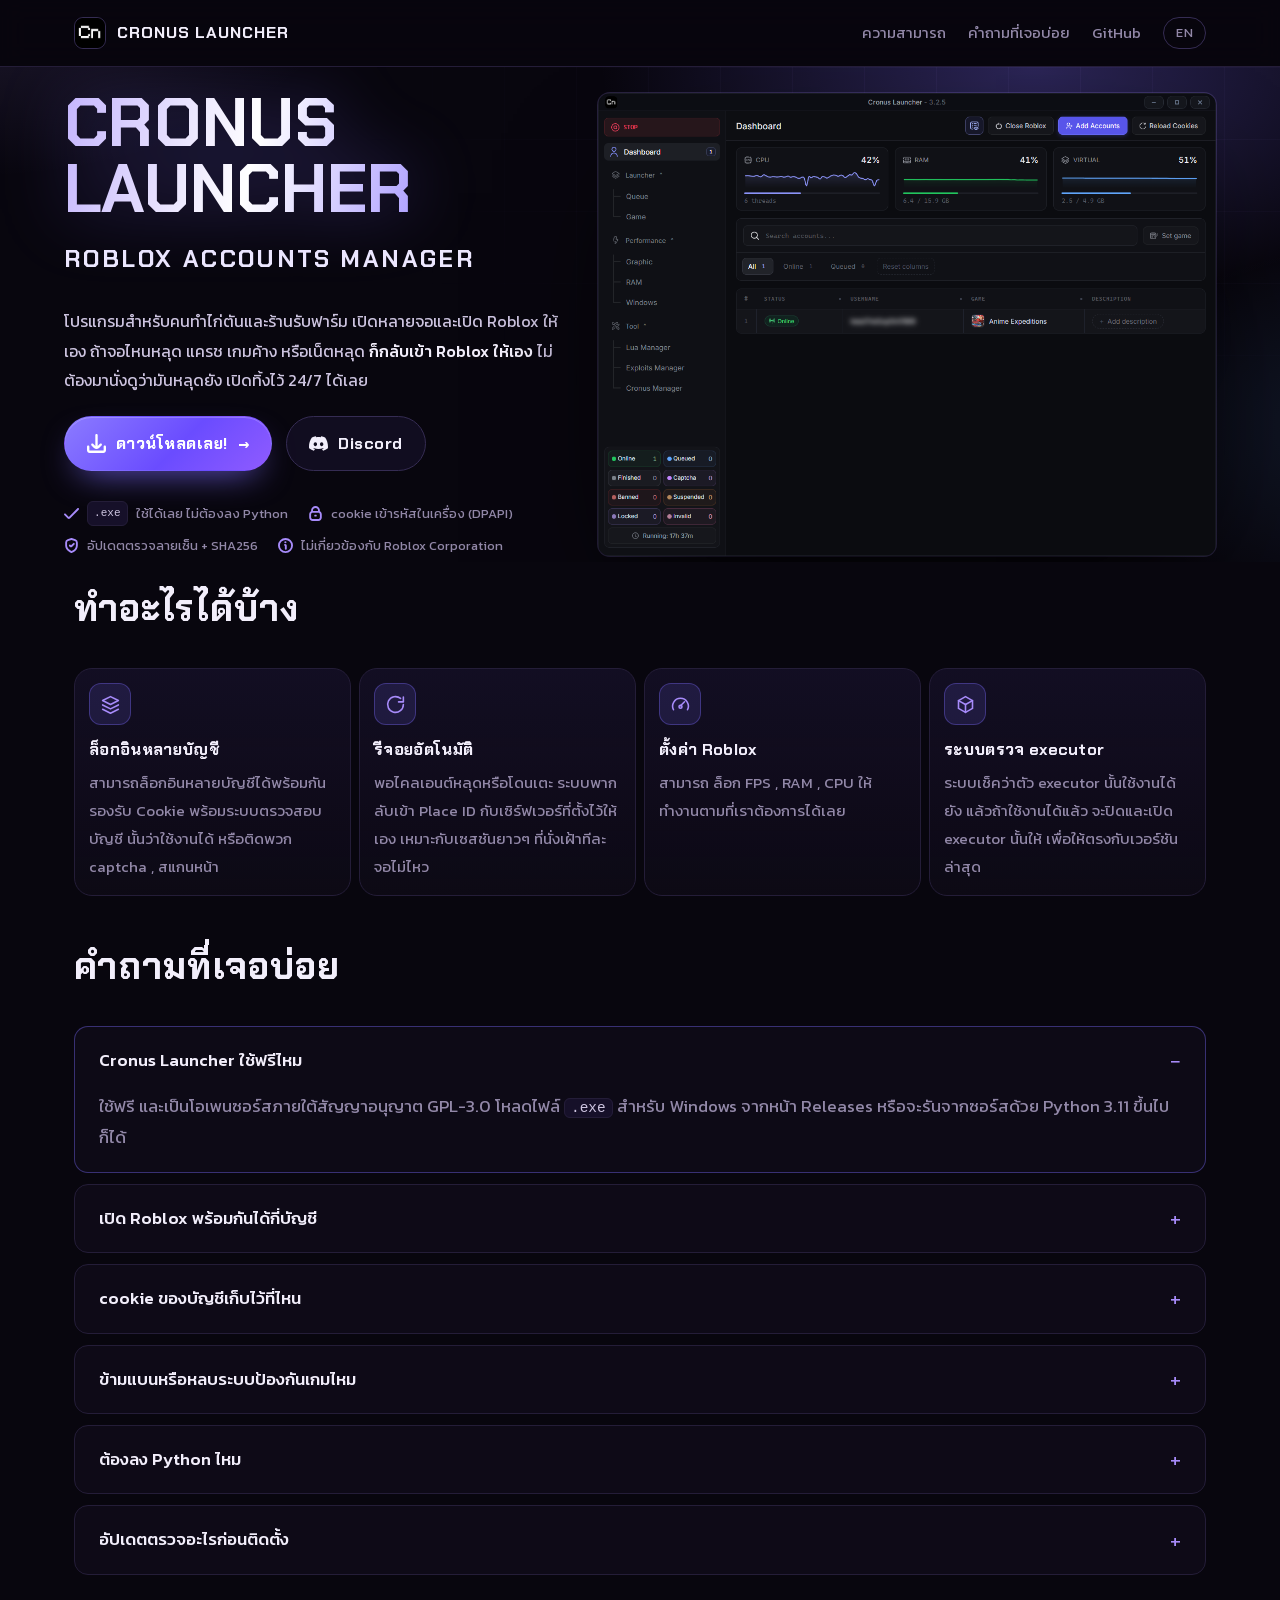
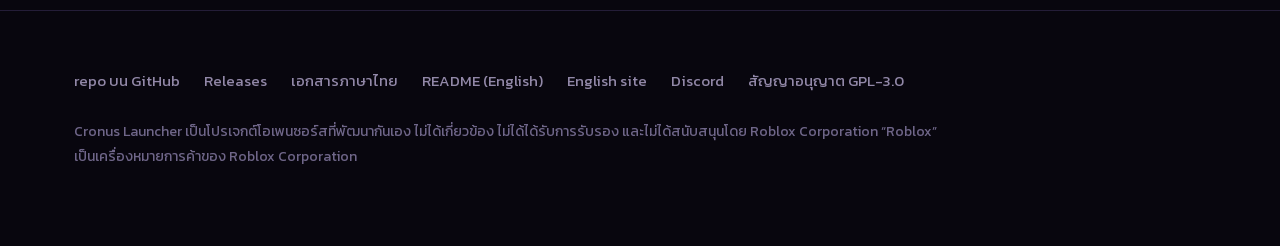
==== commit 0365224c: "docs: compact hero and features to fit 1440x900 viewport" ====
--- a/docs/index.html
+++ b/docs/index.html
@@ -34,7 +34,7 @@
 <link rel="apple-touch-icon" href="assets/cronus_icon.png" />
 <link rel="preload" as="font" type="font/woff2" href="assets/fonts/ChakraPetch-Bold.woff2" crossorigin />
 <link rel="preload" as="font" type="font/woff2" href="assets/fonts/Kanit-Regular.woff2" crossorigin />
-<link rel="stylesheet" href="styles.css?v=6" />
+<link rel="stylesheet" href="styles.css?v=16" />
 <script>document.documentElement.classList.replace("no-js", "js");</script>
 <script defer src="app.js"></script>
 
--- a/docs/styles.css
+++ b/docs/styles.css
@@ -201,7 +201,7 @@
   border: 1px solid var(--line-2);
   border-radius: 999px;
   background: rgba(22, 16, 41, 0.7);
-  padding: 14px 26px;
+  padding: 12px 22px;
   font-family: var(--display);
   font-weight: 700;
   font-size: 1rem;
@@ -247,7 +247,7 @@
 .hero {
   position: relative;
   overflow: hidden;
-  padding: 40px 0 40px;
+  padding: 24px 0 4px;
 }
 
 .hero::before {
@@ -278,8 +278,10 @@
 .hero > .wrap {
   position: relative;
   display: grid;
-  gap: 52px;
-  align-items: start;
+  gap: 28px;
+  align-items: center;
+  grid-template-columns: minmax(0, 45fr) minmax(0, 55fr);
+  max-width: 1200px;
 }
 
 .hero-copy {
@@ -290,7 +292,7 @@
   margin: 0 0 14px;
   font-family: var(--display);
   font-weight: 700;
-  font-size: clamp(2.7rem, 6.6vw, 4.9rem);
+  font-size: clamp(2.3rem, 5.6vw, 4.2rem);
   line-height: 0.98;
   letter-spacing: 0.005em;
   text-transform: uppercase;
@@ -312,8 +314,8 @@
 }
 
 .lead {
-  margin: 0 0 34px;
-  font-size: 1.06rem;
+  margin: 0 0 20px;
+  font-size: 1rem;
   color: var(--text-2);
 }
 
@@ -337,7 +339,7 @@
   padding: 0;
   list-style: none;
   font-family: var(--body);
-  font-size: 13.5px;
+  font-size: 13px;
   color: var(--muted);
 }
 
@@ -411,7 +413,7 @@
 /* ---------- sections ---------- */
 
 section {
-  padding: 84px 0;
+  padding: 24px 0;
   border-bottom: 1px solid var(--line);
 }
 
@@ -449,7 +451,7 @@
 
 .grid {
   display: grid;
-  gap: 18px;
+  gap: 8px;
   grid-template-columns: repeat(4, minmax(0, 1fr));
 }
 
@@ -457,7 +459,7 @@
   border: 1px solid var(--line);
   border-radius: var(--radius);
   background: linear-gradient(180deg, rgba(22, 16, 41, 0.75), rgba(16, 12, 26, 0.55));
-  padding: 26px;
+  padding: 14px;
   transition: border-color 0.18s ease, transform 0.18s ease, box-shadow 0.18s ease;
 }
 
@@ -468,16 +470,16 @@
 }
 
 .card h3 {
-  margin: 16px 0 8px;
-  font-family: var(--display);
-  font-size: 1.08rem;
+  margin: 10px 0 4px;
+  font-family: var(--display);
+  font-size: 1rem;
   font-weight: 700;
   letter-spacing: 0.02em;
 }
 
 .card p {
   margin: 0;
-  font-size: 1rem;
+  font-size: 0.95rem;
   color: var(--muted);
 }
 
@@ -708,21 +710,6 @@
 
 /* ---------- responsive ---------- */
 
-@media (max-width: 1180px) {
-  .hero > .wrap {
-    grid-template-columns: 1fr;
-    gap: 46px;
-  }
-
-  .hero-copy {
-    max-width: 40em;
-  }
-
-  .shot-back {
-    inset: 10% 6% -6% 6%;
-  }
-}
-
 @media (max-width: 1024px) {
   .grid {
     grid-template-columns: repeat(2, minmax(0, 1fr));
@@ -739,12 +726,25 @@
     display: none;
   }
 
+  .hero > .wrap {
+    grid-template-columns: 1fr;
+    gap: 46px;
+  }
+
+  .hero-copy {
+    max-width: 40em;
+  }
+
   .hero {
-    padding: 36px 0 40px;
+    padding: 28px 0 4px;
+  }
+
+  .title {
+    font-size: clamp(1.6rem, 7vw, 2.4rem);
   }
 
   section {
-    padding: 64px 0;
+    padding: 20px 0;
   }
 
   .shot-back {
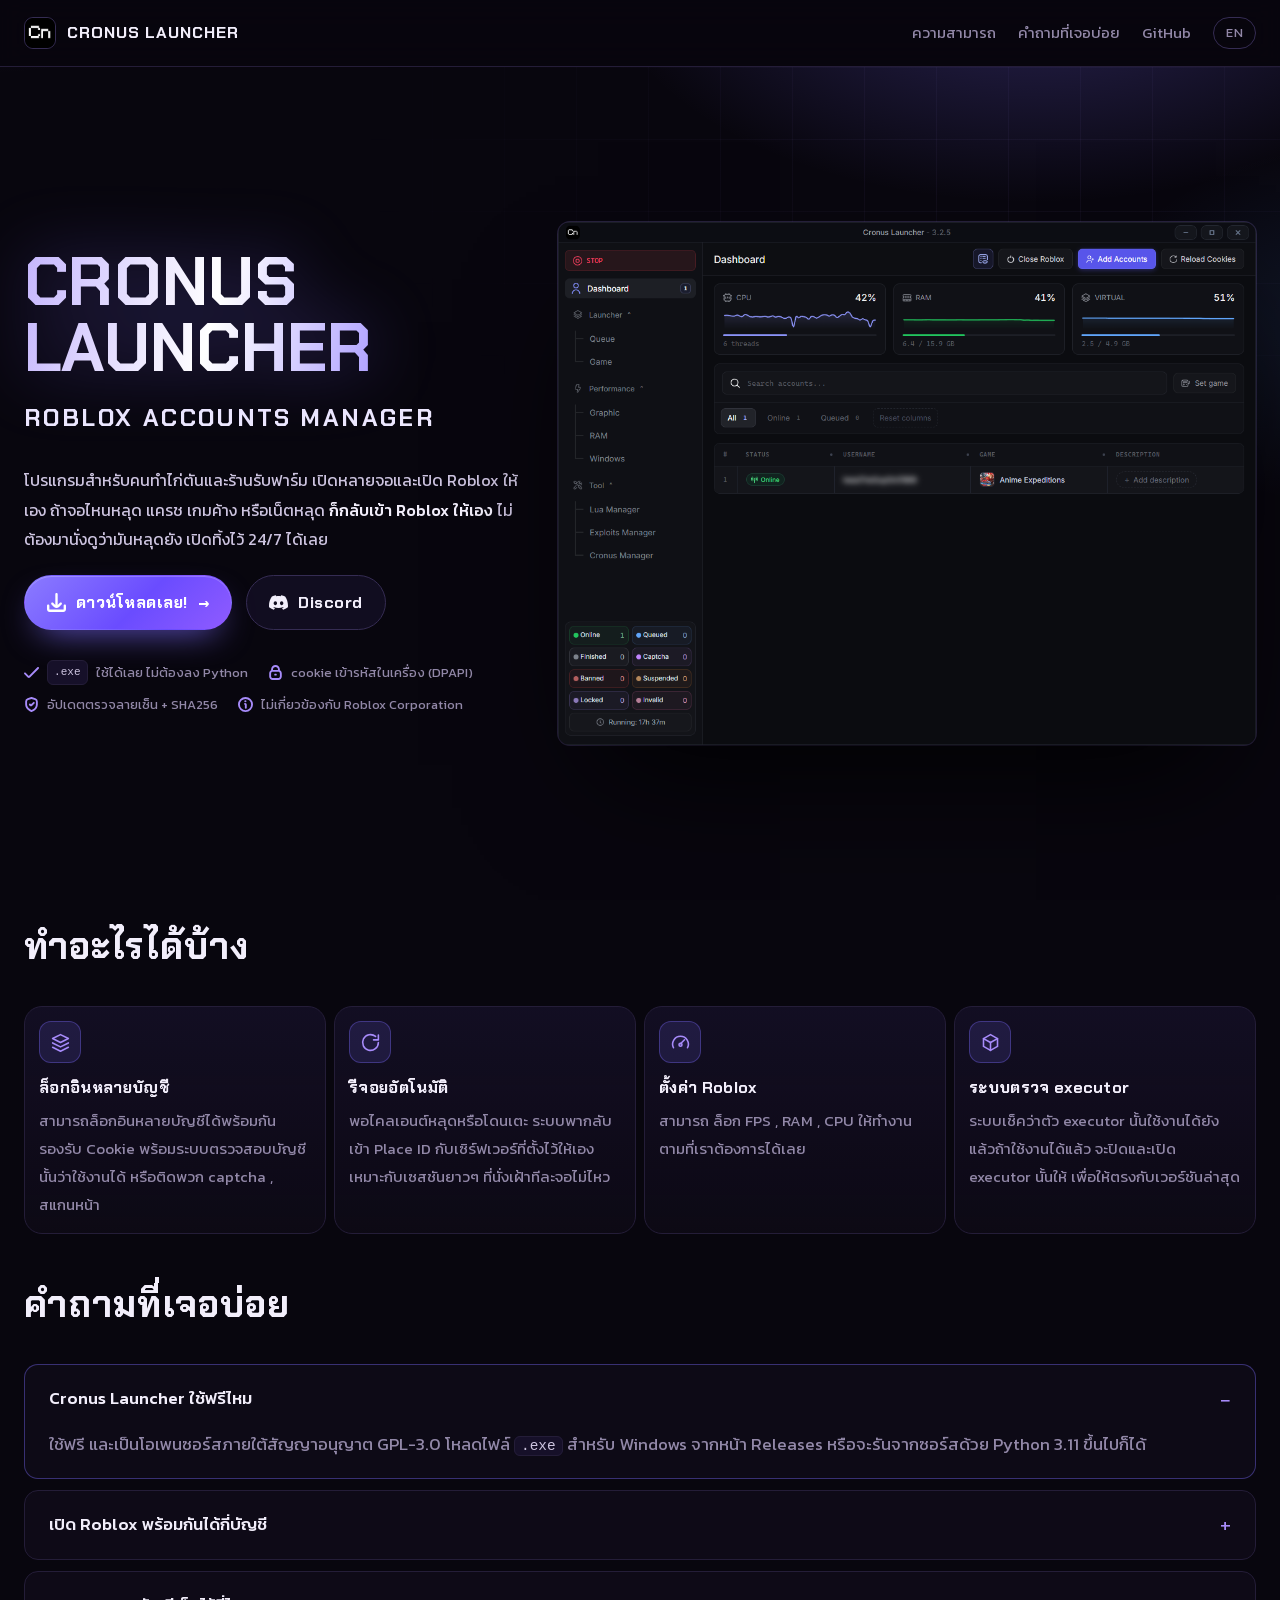
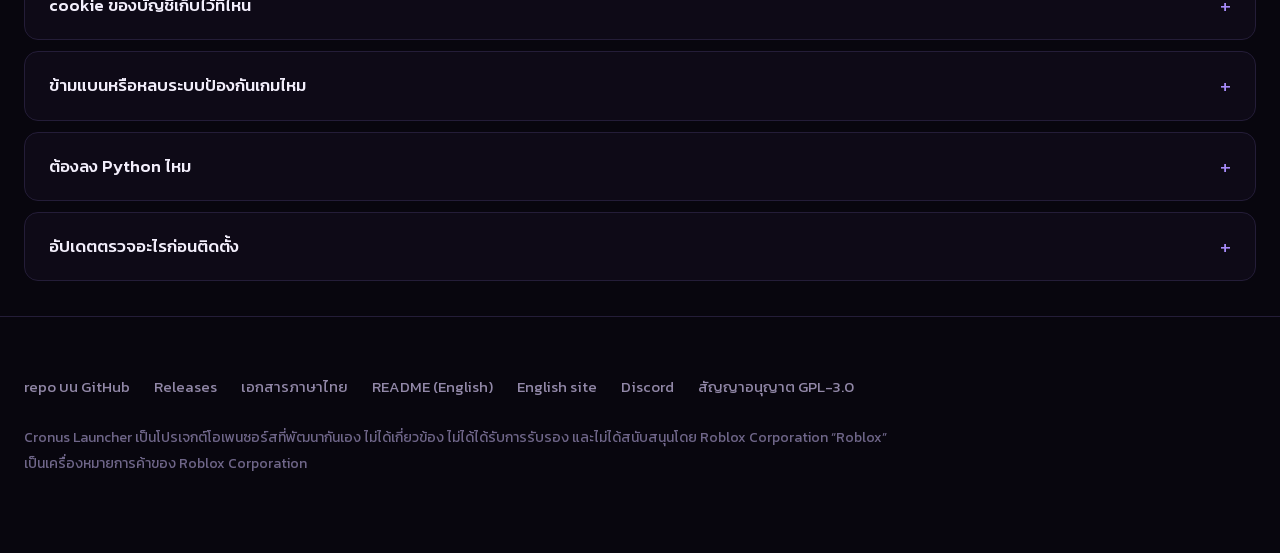
==== commit 106c26df: "docs: fit hero/features into 1440x900 viewport" ====
--- a/docs/index.html
+++ b/docs/index.html
@@ -34,7 +34,7 @@
 <link rel="apple-touch-icon" href="assets/cronus_icon.png" />
 <link rel="preload" as="font" type="font/woff2" href="assets/fonts/ChakraPetch-Bold.woff2" crossorigin />
 <link rel="preload" as="font" type="font/woff2" href="assets/fonts/Kanit-Regular.woff2" crossorigin />
-<link rel="stylesheet" href="styles.css?v=16" />
+<link rel="stylesheet" href="styles.css?v=17" />
 <script>document.documentElement.classList.replace("no-js", "js");</script>
 <script defer src="app.js"></script>
 
--- a/docs/styles.css
+++ b/docs/styles.css
@@ -52,7 +52,7 @@
   --red: #e5484d;
   --radius: 18px;
   --radius-sm: 11px;
-  --max: 1180px;
+  --max: 1800px;
   --mono: "Cascadia Mono", Consolas, "SFMono-Regular", Menlo, monospace;
   --display: "Chakra Petch", "Kanit", system-ui, sans-serif;
   --body: "Kanit", system-ui, -apple-system, "Segoe UI", "Leelawadee UI", sans-serif;
@@ -247,7 +247,11 @@
 .hero {
   position: relative;
   overflow: hidden;
-  padding: 24px 0 4px;
+  display: flex;
+  flex-direction: column;
+  justify-content: center;
+  min-height: min(calc(100svh - 67px), 960px);
+  padding: 20px 0;
 }
 
 .hero::before {
@@ -280,8 +284,8 @@
   display: grid;
   gap: 28px;
   align-items: center;
-  grid-template-columns: minmax(0, 45fr) minmax(0, 55fr);
-  max-width: 1200px;
+  grid-template-columns: minmax(0, 42fr) minmax(0, 58fr);
+  max-width: var(--max);
 }
 
 .hero-copy {
@@ -736,6 +740,8 @@
   }
 
   .hero {
+    justify-content: flex-start;
+    min-height: 0;
     padding: 28px 0 4px;
   }
 
